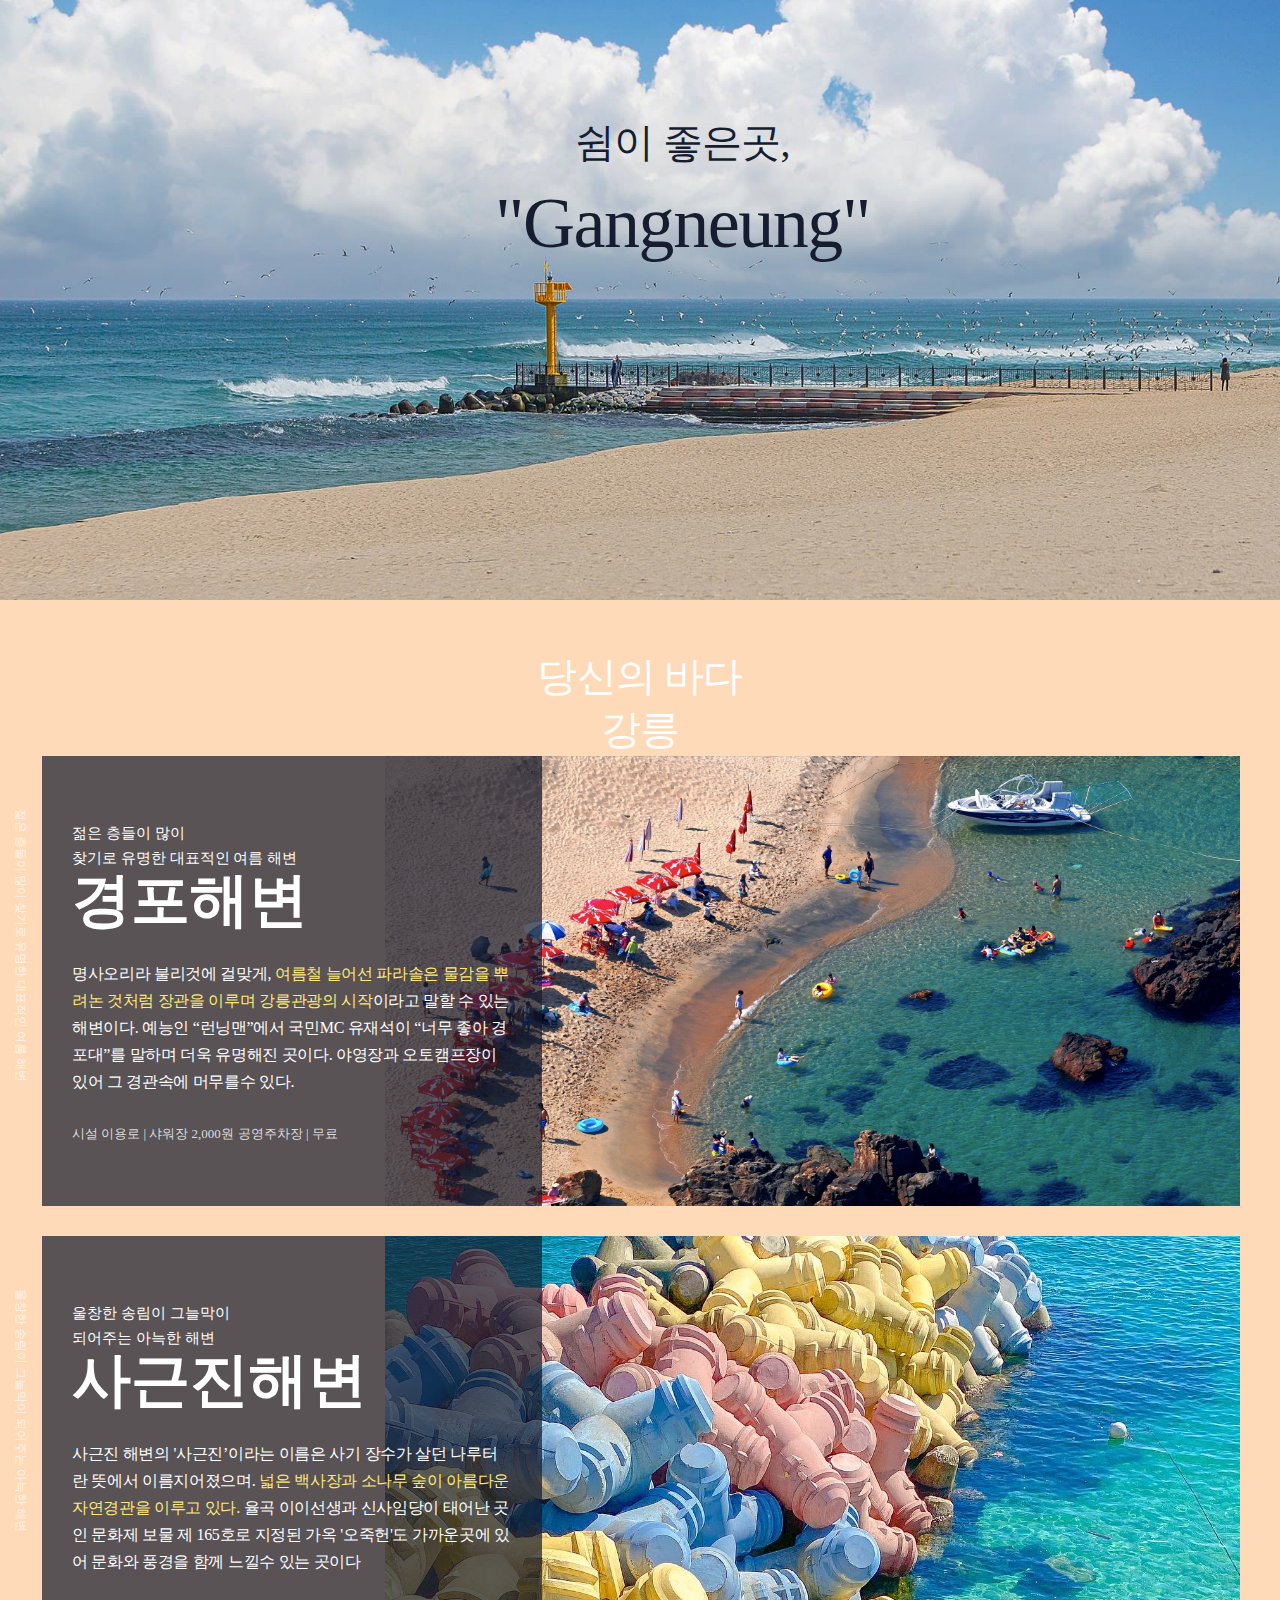
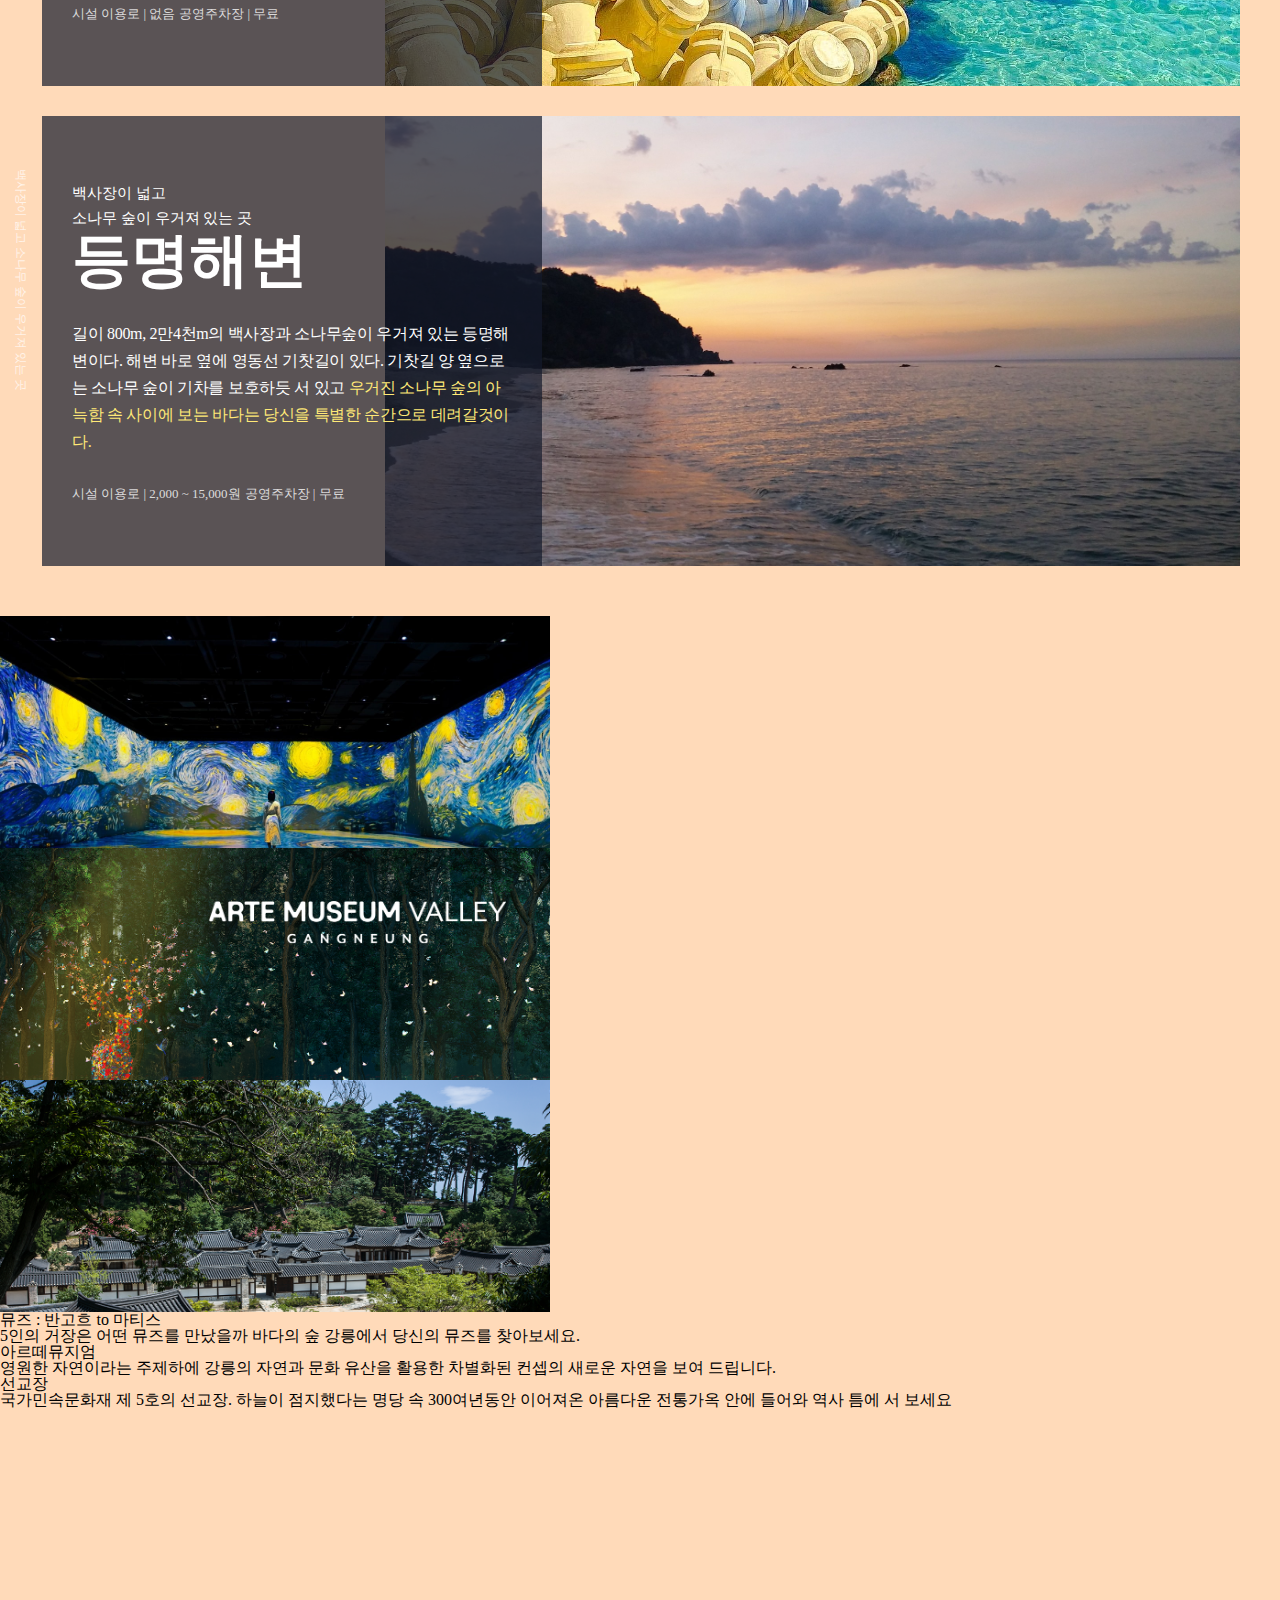
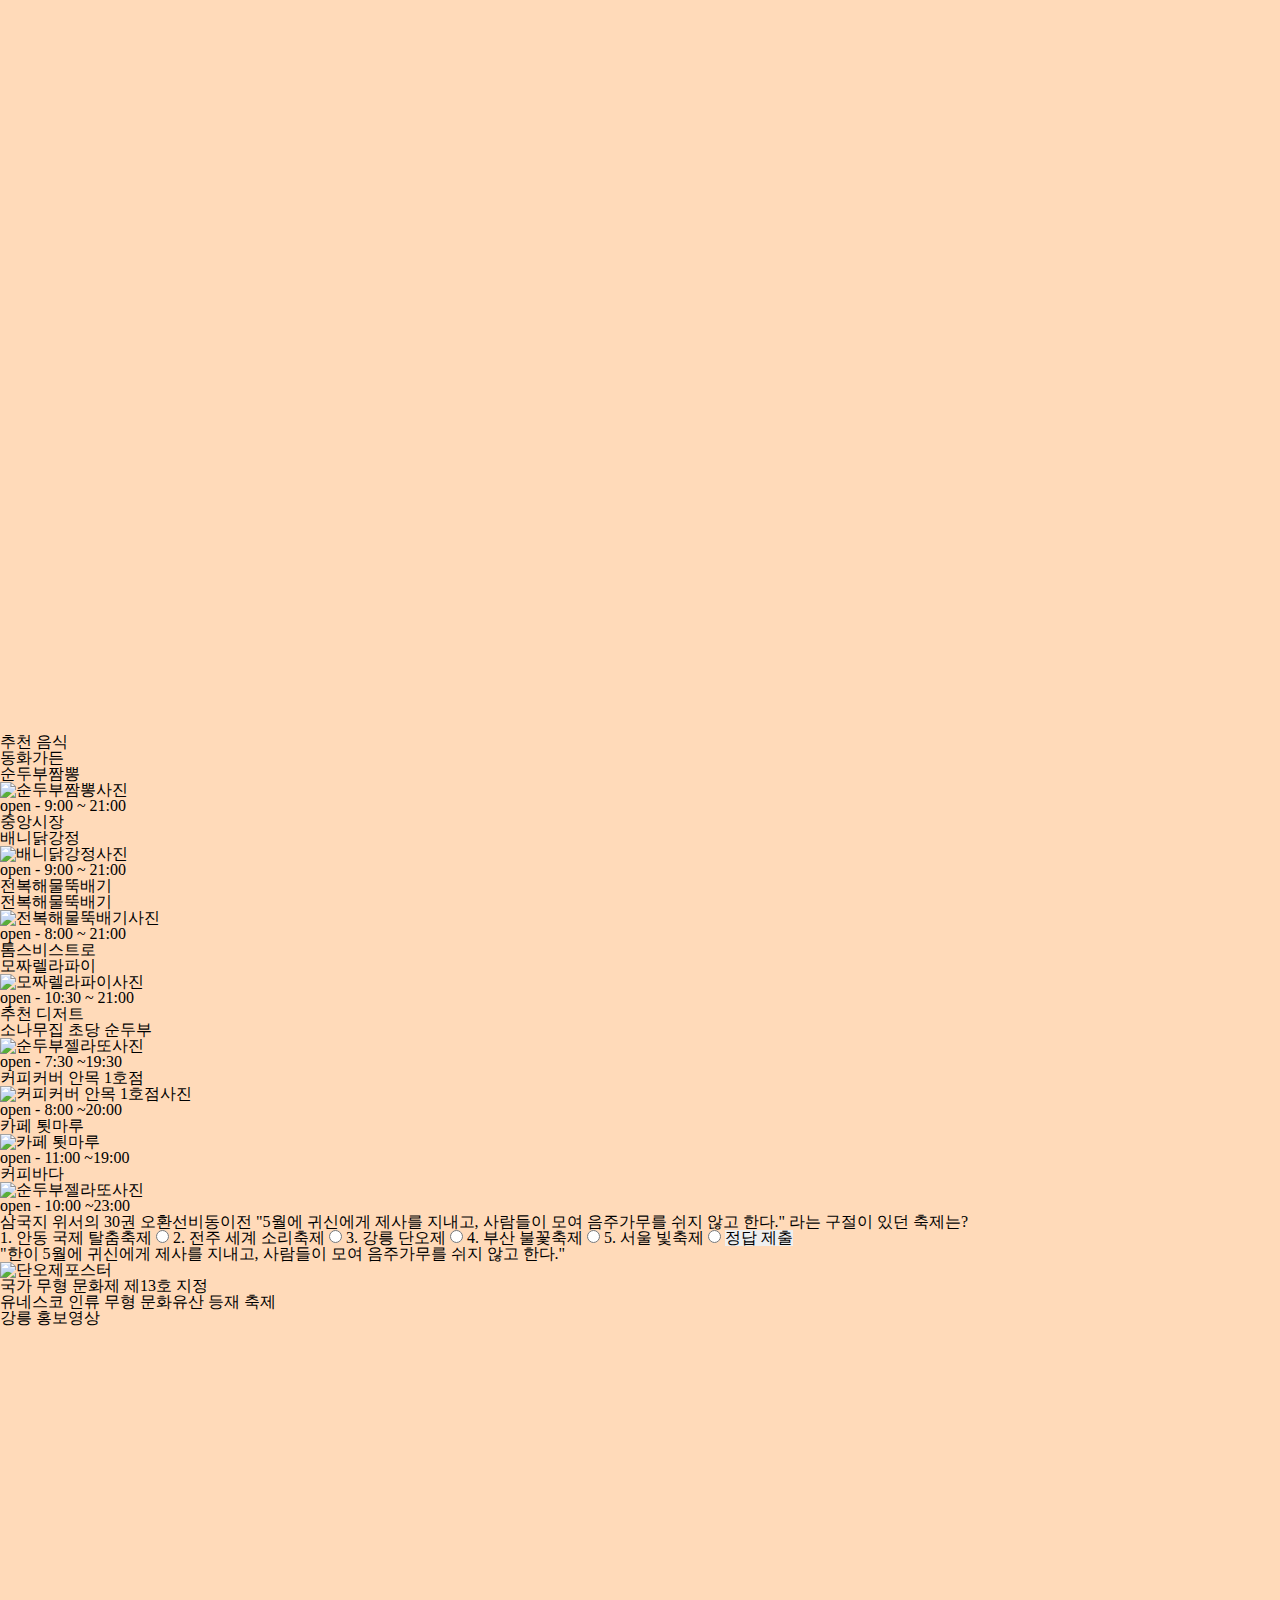
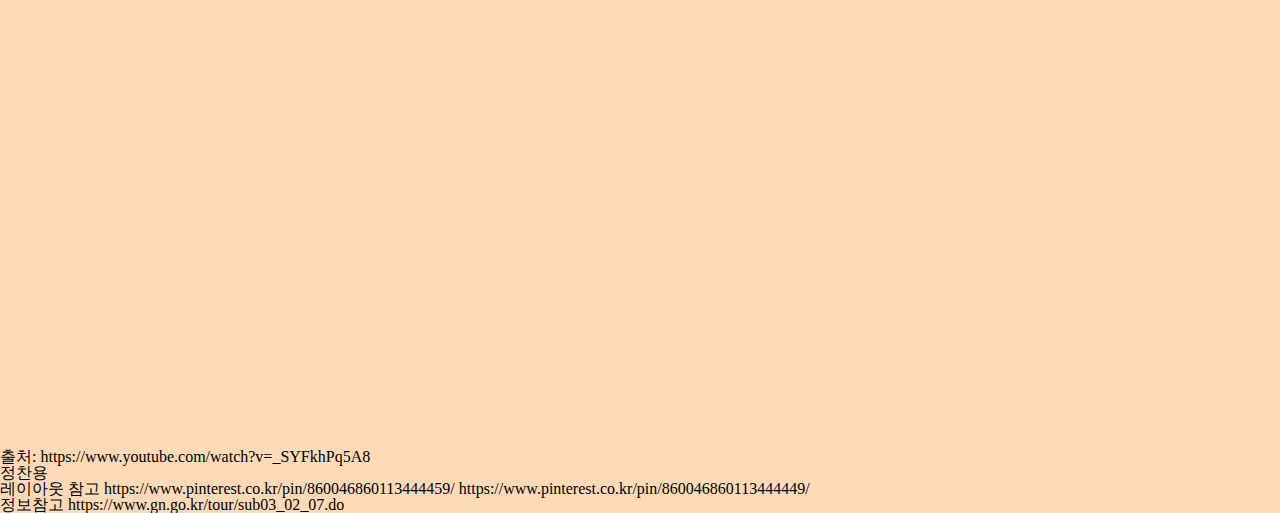
==== hundex.html @ 8ae9dfcc "gan" ====
<!DOCTYPE html>
<html lang="ko">
<head>
    <meta charset="UTF-8">
    <meta name="viewport" content="width=device-width, initial-scale=1.0">
    <meta name="keywords" content="">
    <meta name="description" content="">
    <link rel="stylesheet" href="./styles/reset.css">
    <link rel="stylesheet" href="./styles/style_0.css">
    <title>강릉여행</title>
</head>
<body>
    <div class="heades_bg">
        <section class="heads">
            <h1>
                쉼이 좋은곳,<br><em>"Gangneung"</em>
            </h1>
        </section>
    </div>
    <section class="sea">
        <h2>당신의 바다 <br>강릉</h2>
        <div class="gungfo">
            <p class="left_text">젊은 층들이 많이 찾기로 유명한 대표적인 여름 해변</p>
            <div class="sea_text">
                <div class="texts">
                    <p class="sub_title">
                        젊은 층들이 많이<br>
                        찾기로 유명한 대표적인 여름 해변
                    </p>
                    <h3 class="title">경포해변</h3>
                    <p class="info">
                        명사오리라 불리것에 걸맞게, <em class="point">여름철 늘어선 파라솔은 물감을 뿌려논 것처럼 장관을 이루며
                        강릉관광의 시작</em>이라고 말할 수 있는 해변이다.
                        예능인 “런닝맨”에서 국민MC 유재석이 
                        “너무 좋아 경포대”를 말하며 더욱 유명해진 곳이다.
                        야영장과 오토캠프장이 있어 그 경관속에 머무를수 있다.
                    </p>
                    <p class="sub">
                        <span>시설 이용로 | 샤워장 2,000원</span>
                        <span>공영주차장 | 무료</span>
                    </p>
                </div>
            </div>
            <a href="#"><span></span></a>
        </div>
        <div class="sagnjin">
            <p class="left_text">울창한 송림이 그늘막이  되어주는 아늑한 해변</p>
            <div class="sea_text">
                <div class="texts">
                    <p class="sub_title">
                        울창한 송림이 그늘막이<br>
                        되어주는 아늑한 해변
                    </p>
                    <h3 class="title">사근진해변</h3>
                    <p class="info">
                        사근진 해변의 '사근진’이라는 이름은 사기 장수가 살던 나루터란 뜻에서 이름지어졌으며.
                        <em class="point">넓은 백사장과 소나무 숲이 아름다운 자연경관을 이루고 있다.</em>
                        율곡 이이선생과 신사임당이 태어난 곳인
                        문화제 보물 제 165호로 지정된 가옥 '오죽헌'도 가까운곳에 있어
                        문화와 풍경을 함께 느낄수 있는 곳이다
                    </p>
                    <p class="sub">
                        <span>시설 이용로 | 없음</span>
                        <span>공영주차장 | 무료</span>
                    </p>
                </div>
                <a href="#"><span></span></a>
            </div>
        </div>
        <div class="dngmung">
            <p class="left_text">백사장이 넓고 소나무 숲이 우거져 있는 곳</p>
            <div class="sea_text">
                <div class="texts">
                    <p class="sub_title">
                        백사장이 넓고<br> 
                        소나무 숲이 우거져 있는 곳
                    </p>
                    <h3 class="title">등명해변</h3>
                    <p class="info">
                        길이 800m, 2만4천m의 백사장과 소나무숲이 우거져 있는 등명해변이다.
                        해변 바로 옆에 영동선 기찻길이 있다. 기찻길 양 옆으로는 소나무 숲이
                        기차를 보호하듯 서 있고 <em class="point">우거진 소나무 숲의 아늑함 속 사이에 보는 
                        바다는 당신을 특별한 순간으로 데려갈것이다.</em> 
                    </p>
                    <p class="sub">
                        <span>시설 이용로 | 2,000 ~ 15,000원</span>
                        <span>공영주차장 | 무료</span>
                    </p>
                </div>
                <a href="#"><span></span></a>
            </div>
        </div>
    </section>
    <section class="ad">
        <div class="ad_info">
            <div class="images">
                <a href="#" class="mu"><span></span></a>
                <a href="#" class="al"><span></span></a>
                <a href="#" class="sungo"><span></span></a>
            </div>
            <dl>
                <dt>뮤즈 : 반고흐 to 마티스</dt>
                <dd>
                    5인의 거장은 어떤 뮤즈를 만났을까
                    바다의 숲 강릉에서 
                    당신의 뮤즈를 찾아보세요.
                </dd>
                <dt>아르떼뮤지엄</dt>
                <dd>
                    영원한 자연이라는 주제하에
                    강릉의 자연과 문화 유산을 활용한
                    차별화된 컨셉의 
                    새로운 자연을
                    보여 드립니다.
                </dd>
                <dt>선교장</dt>
                <dd>
                    국가민속문화재 제 5호의 선교장.
                    하늘이 점지했다는 명당 속 
                    300여년동안 이어져온 아름다운 전통가옥 안에 들어와
                    역사 틈에 서 보세요
                </dd>
            </dl>
        </div>
        <a class="end"><span></span></a>
    </section>
    <section class="food">
        <h2>추천 음식</h2>
        <div class="food_list">
            <div class="dongha">
                <div class="food_title">
                    <h3>동화가든</h3>
                    <p>순두부짬뽕</p>
                </div>
                <div class="food_sud">
                    <span><img src="#" alt="순두부짬뽕사진"></span>
                    <p>open - 9:00 ~ 21:00</p>
                </div>
            </div>
            <div class="jungang">
                <div class="food_title">
                    <h3>중앙시장</h3>
                    <p>배니닭강정</p>
                </div>
                <div class="food_sud">
                    <span><img src="#" alt="배니닭강정사진"></span>
                    <p>open - 9:00 ~ 21:00</p>
                </div>
            </div>
            <div class="hamul">
                <div class="food_title">
                    <h3>전복해물뚝배기</h3>
                    <p>전복해물뚝배기</p>
                </div>
                <div class="food_sud">
                    <span><img src="#" alt="전복해물뚝배기사진"></span>
                    <p>open - 8:00 ~ 21:00</p>
                </div>
            </div>
            <div class="toms">
                <div class="food_title">
                    <h3>톰스비스트로</h3>
                    <p>모짜렐라파이</p>
                </div>
                <div class="food_sud">
                    <span><img src="#" alt="모짜렐라파이사진"></span>
                    <p>open - 10:30 ~ 21:00</p>
                </div>
            </div>
        </div>
    </section>
    <section class="dessert">
        <h2>추천 디저트</h2>
        <ul class="dst_list">
            <li class="sun">
                <h3>소나무집 초당 순두부</h3>
                <span><img src="#" alt="순두부젤라또사진"></span>
                <p>open - 7:30 ~19:30</p>
            </li>
            <li class="cobu">
                <h3>커피커버 안목 1호점</h3>
                <span><img src="#" alt="커피커버 안목 1호점사진"></span>
                <p>open - 8:00 ~20:00</p>
            </li>
            <li class="coffe">
                <h3>카페 툇마루</h3>
                <span><img src="#" alt="카페 툇마루"></span>
                <p>open - 11:00 ~19:00</p>
            </li>
            <li class="co_sea">
                <h3>커피바다</h3>
                <span><img src="#" alt="순두부젤라또사진"></span>
                <p>open - 10:00 ~23:00</p>
            </li>
        </ul>
    </section>
    <section class="quiz">
        <h2>
            삼국지 위서의 30권 오환선비동이전
            <em>"5월에 귀신에게 제사를 지내고, 
            사람들이 모여 음주가무를 쉬지 않고 한다."</em>
            라는 구절이 있던 축제는?
        </h2>
        <form action="#" method="post">
            <fieldset class="quiz_info">
                <legend class="skip">문제양식</legend>
                <label for="andong">1. 안동 국제 탈춤축제
                    <input type="radio" id="andong" name="bt">
                </label>
                <label for="jen">2. 전주 세계 소리축제
                    <input type="radio" id="jen" name="bt">
                </label>
                <label for="gang">3. 강릉 단오제
                    <input type="radio" id="gang" name="bt">
                </label>
                <label for="busan">4. 부산 불꽃축제
                    <input type="radio" id="busan" name="bt">
                </label>
                <label for="seur">5. 서울 빛축제
                    <input type="radio" id="seur" name="bt">
                </label>
                <button type="submit">정답 제출</button>
            </fieldset>
        </form>
    </section>
    <section class="poster">
        <h2>
            "한이 5월에 귀신에게 제사를 지내고, 사람들이 모여 음주가무를 쉬지 않고 한다."
        </h2>
        <span><img src="#" alt="단오제포스터"></span>
        <p>
            국가 무형 문화제 제13호 지정<br> 
            유네스코 인류 무형 문화유산 
            등재 축제 
        </p>
    </section>
    <section class="video">
        <h2>강릉 홍보영상</h2>
        <iframe width="1280" height="720" src="https://www.youtube.com/embed/_SYFkhPq5A8" title="(2021 강릉광고 1분영상 공모전 수상작) 강릉설명서" frameborder="0" allow="accelerometer; autoplay; clipboard-write; encrypted-media; gyroscope; picture-in-picture; web-share" allowfullscreen></iframe>
        <p>출처: https://www.youtube.com/watch?v=_SYFkhPq5A8</p>
    </section>
    <section class="footer">
        <h2>정찬용</h2>
        <p class="top">
            레이아웃 참고 
            <span>https://www.pinterest.co.kr/pin/860046860113444459/</span>
            <span>https://www.pinterest.co.kr/pin/860046860113444449/</span>
        </p>
        <p class="btm">
            정보참고
            <span>https://www.gn.go.kr/tour/sub03_02_07.do</span>
        </p>
    </section>
</body>
</html>
---- styles/style_0.css ----
body {
    background-color: peachpuff;}
/* 1페이지 */
.heades_bg {
    margin:0 auto;
    width: 1440px; height: 600px;
    background: url(../imgs/sea/gung2.jpg) no-repeat center;
    background-size: cover;
    position: relative;
}
.heades_bg .heads {
    color: #161D30;
    position: absolute;
    top: 103px; left: 495px;;
}
.heades_bg .heads h1 {
    font-size: 2.5rem;  text-align: center;
    letter-spacing: -0.02em;
    line-height: 80px;
    font-weight: 500;
}
.heades_bg .heads h1 em {
    font-size: 4.5rem;
    letter-spacing: -0.02em;
    line-height: 80px;
    font-weight: 500;
}
/* 2페이지 */
.sea {
    width: 1200px;
    padding: 50px 0;
    margin:0 auto;
}
.sea h2 {
    text-align: center;
    font-size: 2.5rem;
    font-weight: 500;
    line-height: 53px;
    letter-spacing: -0.02em;
    color: #fff;
}
/*경포*/
.sea .gungfo,
.sea .sagnjin,
.sea .dngmung
{
    display: flex; flex-flow: row nowrap;
    justify-content: center;
    align-items: center;
    color: #fff;
}

.sea .gungfo .sea_text,
.sea .sagnjin .sea_text,
.sea .dngmung .sea_text
{position: relative;}

.sea .gungfo .sea_text .texts .sub_title,
.sea .sagnjin .sea_text .texts .sub_title,
.sea .dngmung .sea_text .texts .sub_title
{
    font-size: 0.94rem;
    line-height: 25px;
    font-weight: 500;
    margin-bottom: 30;
}


.sea .gungfo .sea_text .texts .title,
.sea .sagnjin .sea_text .texts .title,
.sea .dngmung .sea_text .texts .title {
    font-size: 3.7rem;
    font-weight: 700;
    margin-bottom: 30px;
}


.sea .gungfo .sea_text .texts .info,
.sea .sagnjin .sea_text .texts .info,
.sea .dngmung .sea_text .texts .info
{
    width: 440px;
    line-height: 27px;
    letter-spacing: -0.02em;
    margin-bottom: 30px;
}

.sea .gungfo .sea_text .texts .info .point,
.sea .sagnjin .sea_text .texts .info .point,
.sea .dngmung .sea_text .texts .info .point {
    color: #FFE977;
}

.sea .gungfo .sea_text .texts .sub span,
.sea .sagnjin .sea_text .texts .sub span,
.sea .dngmung .sea_text .texts .sub span {
    font-size: 0.81rem;
    color: rgba(255, 255, 255, 0.80);
}
/**/
.sea .gungfo {}
.sea .gungfo .left_text{
    font-size: 0.75rem;
    font-weight: 500;
    line-height: 25px;
    transform: rotate(90deg);
    padding-top: 385px;
    width: 500px;
    color: rgba(255, 255, 255, 0.70);
}
.sea .gungfo .sea_text {}
.sea .gungfo .sea_text .texts {
    position: absolute;
    top: -225px;
    left: -343px;
    background-color: rgba(20, 26, 43, 0.7);
    width: 500px; height: 450px;
    display: flex; flex-flow: column nowrap;
    align-items: self-start; justify-content: center;
    padding-left: 30px;
}
.sea .gungfo .sea_text .texts .sub_title {
}
.sea .gungfo .sea_text .texts .title {}
.sea .gungfo .sea_text .texts .info {}
.sea .gungfo .sea_text .texts .info .point {
}
.sea .gungfo .sea_text .texts .sub {}
.sea .gungfo .sea_text .texts .sub span {
}
.sea .gungfo a {}
.sea .gungfo a span{
    display: block;
    width: 855px; height: 450px;
    background: url(../imgs/sea/gung.jpg) no-repeat;
    background-size: cover;
    }
/*사근진*/
.sea .sagnjin {margin: 30px 0;}
.sea .sagnjin .left_text {
    font-size: 0.75rem;
    font-weight: 500;
    line-height: 25px;
    transform: rotate(90deg);
    padding-top: 385px;
    width: 500px;
    color: rgba(255, 255, 255, 0.70);}
.sea .sagnjin .sea_text {}
.sea .sagnjin .sea_text .texts {
    position: absolute;
    top: 0px;
    left: -343px;
    background-color: rgba(20, 26, 43, 0.7);
    width: 500px; height: 450px;
    display: flex; flex-flow: column nowrap;
    align-items: self-start; justify-content: center;
    padding-left: 30px;}
.sea .sagnjin .sea_text .texts .sub_title {}
.sea .sagnjin .sea_text .texts .title {}
.sea .sagnjin .sea_text .texts .info {}
.sea .sagnjin .sea_text .texts .info .point {}
.sea .sagnjin .sea_text .texts .sub {}
.sea .sagnjin .sea_text .texts .sub span {}
.sea .sagnjin .sea_text a {}
.sea .sagnjin .sea_text a span {
    display: block;
    width: 855px; height: 450px;
    background: url(../imgs/sea/sa.jpg) no-repeat;
    background-size: cover;
}

/*등명*/
.sea .dngmung {}
.sea .dngmung .left_text {
    font-size: 0.75rem;
    font-weight: 500;
    line-height: 25px;
    transform: rotate(90deg);
    padding-top: 385px;
    width: 500px;
    color: rgba(255, 255, 255, 0.70);}
.sea .dngmung .sea_text {}
.sea .dngmung .sea_text .texts {
    position: absolute;
    top: 0px;
    left: -343px;
    background-color: rgba(20, 26, 43, 0.7);
    width: 500px; height: 450px;
    display: flex; flex-flow: column nowrap;
    align-items: self-start; justify-content: center;
    padding-left: 30px;}
.sea .dngmung .sea_text .texts .sub_title {}
.sea .dngmung .sea_text .texts .title {}
.sea .dngmung .sea_text .texts .info {}
.sea .dngmung .sea_text .texts .info .point {}
.sea .dngmung .sea_text .texts .sub {}
.sea .dngmung .sea_text .texts .sub span {}
.sea .dngmung .sea_text a {}
.sea .dngmung .sea_text a span {
    display: block;
    width: 855px; height: 450px;
    background: url(../imgs/sea/dng.jpg) no-repeat;
    background-size: cover;
}
/*3페이지*/
.ad {width: 1440px;}
.ad .ad_info {}
.ad .ad_info .images {}
.ad .ad_info .images .mu {}
.ad .ad_info .images .mu span {
    display: block; width: 550px; height: 232px;
    background: url(../imgs/ad/5009147_high.jpg) no-repeat;
    background-size: cover;}
.ad .ad_info .images .al {}
.ad .ad_info .images .al span {
    display: block; width: 550px; height: 232px;
    background: url(../imgs/ad/ar.png) no-repeat;
    background-size: cover;}
.ad .ad_info .images .sungo {}
.ad .ad_info .images .sungo span {
    display: block; width: 550px; height: 232px;
    background: url(../imgs/ad/ha.png) no-repeat;
    background-size: cover;}
.ad .ad_info dl {}
.ad .ad_info dl dt {}
.ad .ad_info dl dt dd {}
.ad .end {}
.ad .end span {
    display: block;
    width: 1023px; height: 926px;
    background: url(../imgs/sea/balazs-busznyak-T5MCCh70zYE-unsplash.jpg) no-repeat;
    background-size: cover;
    transform: rotate(90deg);
}
/*4페이지*/
.food {}
.food h2 {}
.food .food_list {}
/*동화가든*/
.food .food_list .dongha {}
.food .food_list .dongha .food_title {}
.food .food_list .dongha .food_title h3 {}
.food .food_list .dongha .food_title p {}
.food .food_list .dongha .food_sud {}
.food .food_list .dongha .food_sud span {}
.food .food_list .dongha .food_sud span img {}
.food .food_list .dongha .food_sud p {}
/*중앙시장*/
.food .food_list .jungang {}
.food .food_list .jungang .food_title {}
.food .food_list .jungang .food_title h3 {}
.food .food_list .jungang .food_title p {}
.food .food_list .jungang .food_sud {}
.food .food_list .jungang .food_sud span {}
.food .food_list .jungang .food_sud span img {}
.food .food_list .jungang .food_sud p {}
/*해물*/
.food .food_list .hamul {}
.food .food_list .hamul .food_title {}
.food .food_list .hamul .food_title h3 {}
.food .food_list .hamul .food_title p {}
.food .food_list .hamul .food_sud {}
.food .food_list .hamul .food_sud span {}
.food .food_list .hamul .food_sud span img {}
.food .food_list .hamul .food_sud p {}
/*톰스피자*/
.food .food_list .toms {}
.food .food_list .toms .food_title {}
.food .food_list .toms .food_title h3 {}
.food .food_list .toms .food_title p {}
.food .food_list .toms .food_sud {}
.food .food_list .toms .food_sud span {}
.food .food_list .toms .food_sud span img {}
.food .food_list .toms .food_sud p {}
/*5페이지*/
.dessert {}
.dessert h2 {}
.dessert .dst_list {}
/*순두부젤라또*/
.dessert .dst_list .sun {}
.dessert .dst_list .sun h3 {}
.dessert .dst_list .sun span {}
.dessert .dst_list .sun span img {}
.dessert .dst_list .sun p {}
/*카피안목*/
.dessert .dst_list .cobu {}
.dessert .dst_list .cobu h3 {}
.dessert .dst_list .cobu span {}
.dessert .dst_list .cobu span img {}
.dessert .dst_list .cobu p {}
/*툇마루*/
.dessert .dst_list .coffe {}
.dessert .dst_list .coffe h3 {}
.dessert .dst_list .coffe span {}
.dessert .dst_list .coffe span img {}
.dessert .dst_list .coffe p {}
/*커피바다*/
.dessert .dst_list .co_sea {}
.dessert .dst_list .co_sea h3 {}
.dessert .dst_list .co_sea span {}
.dessert .dst_list .co_sea span img {}
.dessert .dst_list .co_sea p {}
/*6페이지*/
.quiz {}
.quiz h2 {}
.quiz h2 em {}
.quiz form {}
.quiz form .quiz_info {}
.quiz form .quiz_info label {}
.quiz form .quiz_info label #andong {}
.quiz form .quiz_info label #jen {}
.quiz form .quiz_info label #gang {}
.quiz form .quiz_info label #busan {}
.quiz form .quiz_info label #seur {}
.quiz form .quiz_info button {}
/*7페이지*/
.poster {}
.poster h2 {}
.poster span {}
.poster span img {}
.poster p {}
/*8페이지*/
.video {}
.video h2 {}
.video iframe {}
.video p {}
/*9페이지*/
.footer {}
.footer h2 {}
.footer .top {}
.footer .top span {}
.footer .btm {}
.footer .btm span {}
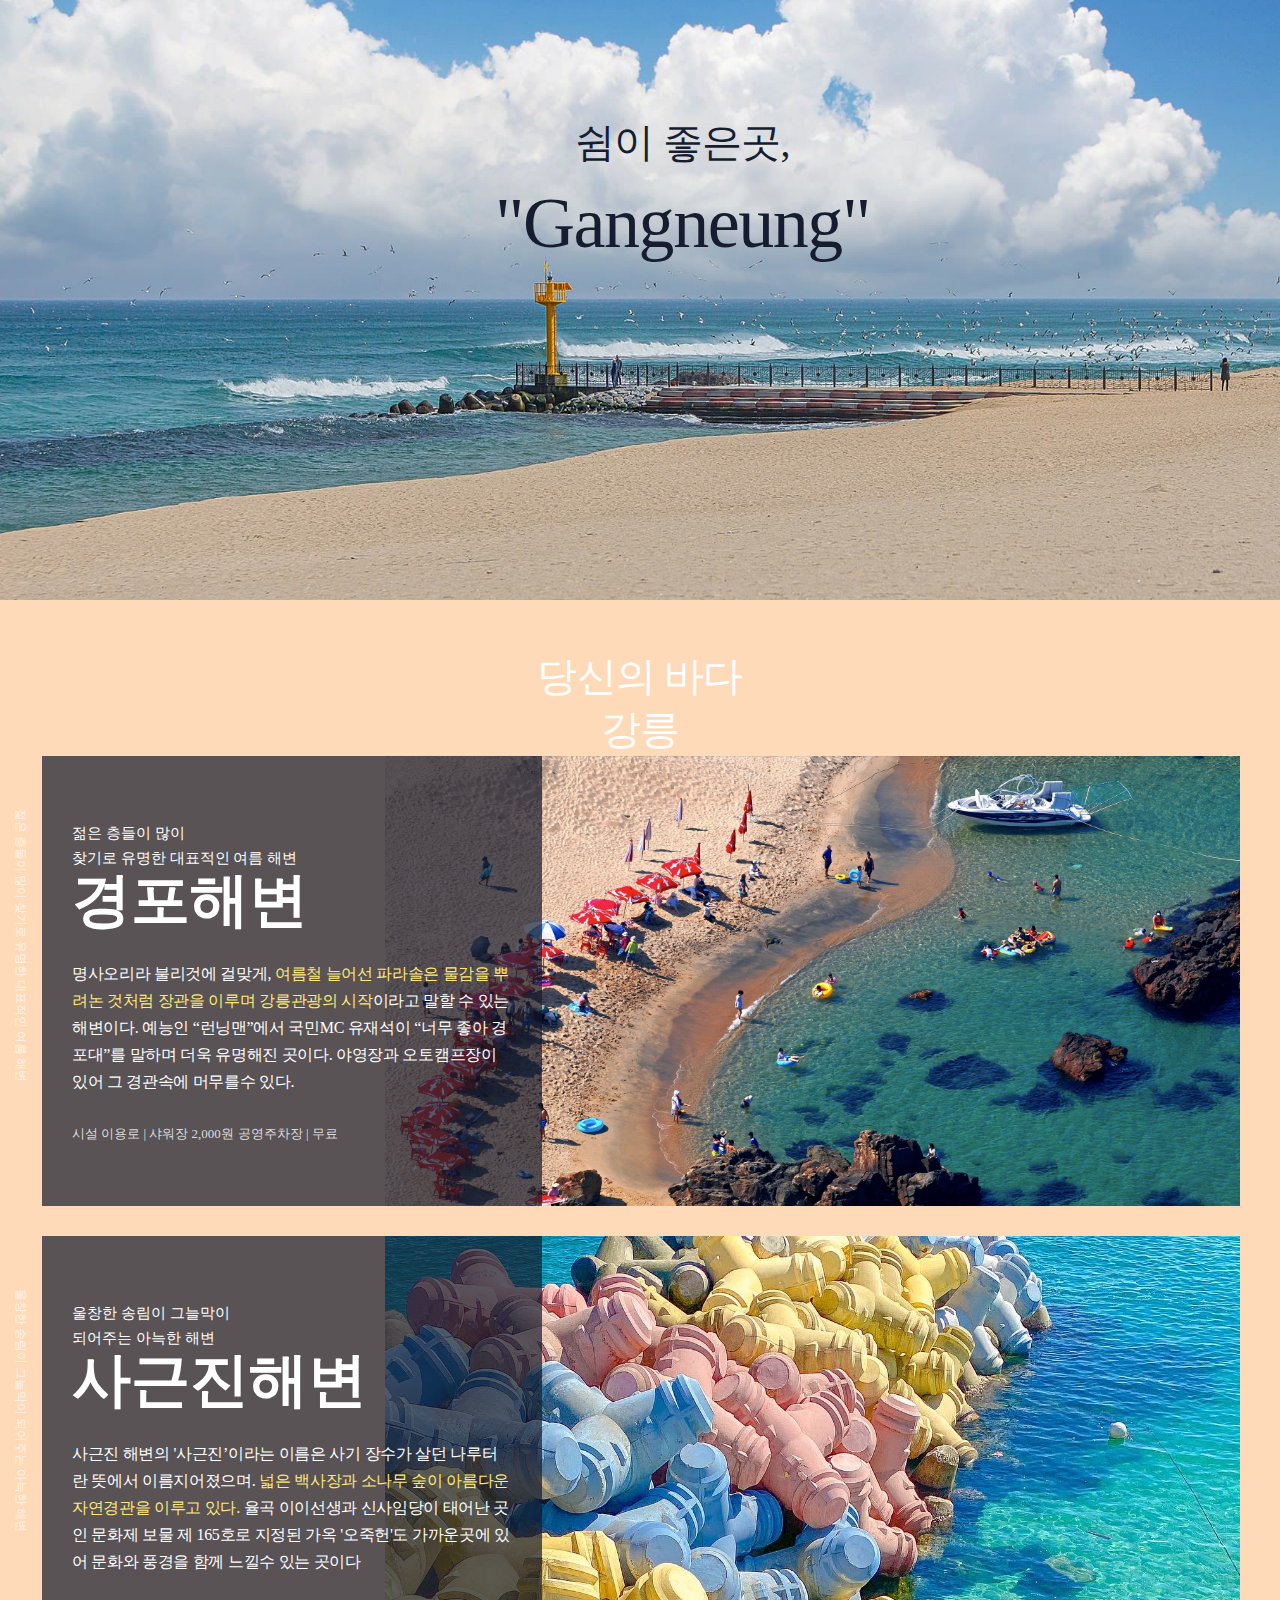
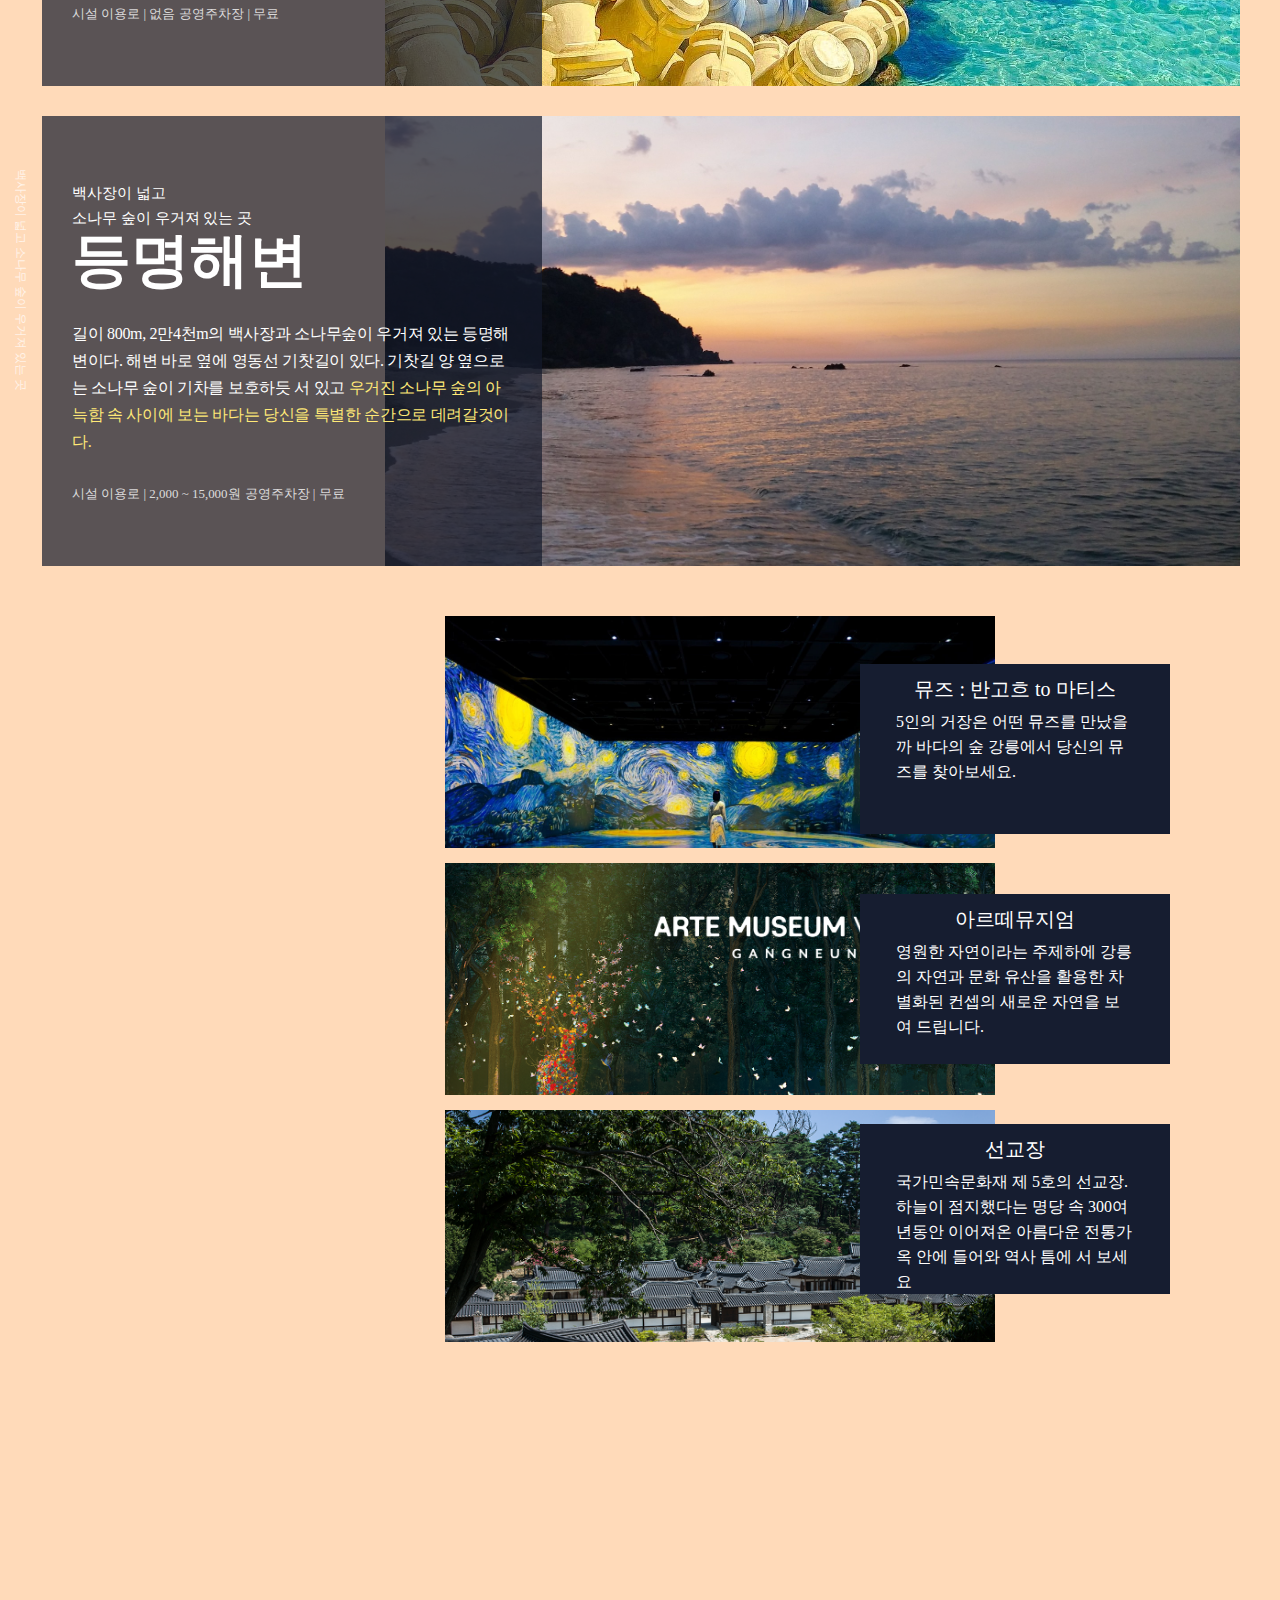
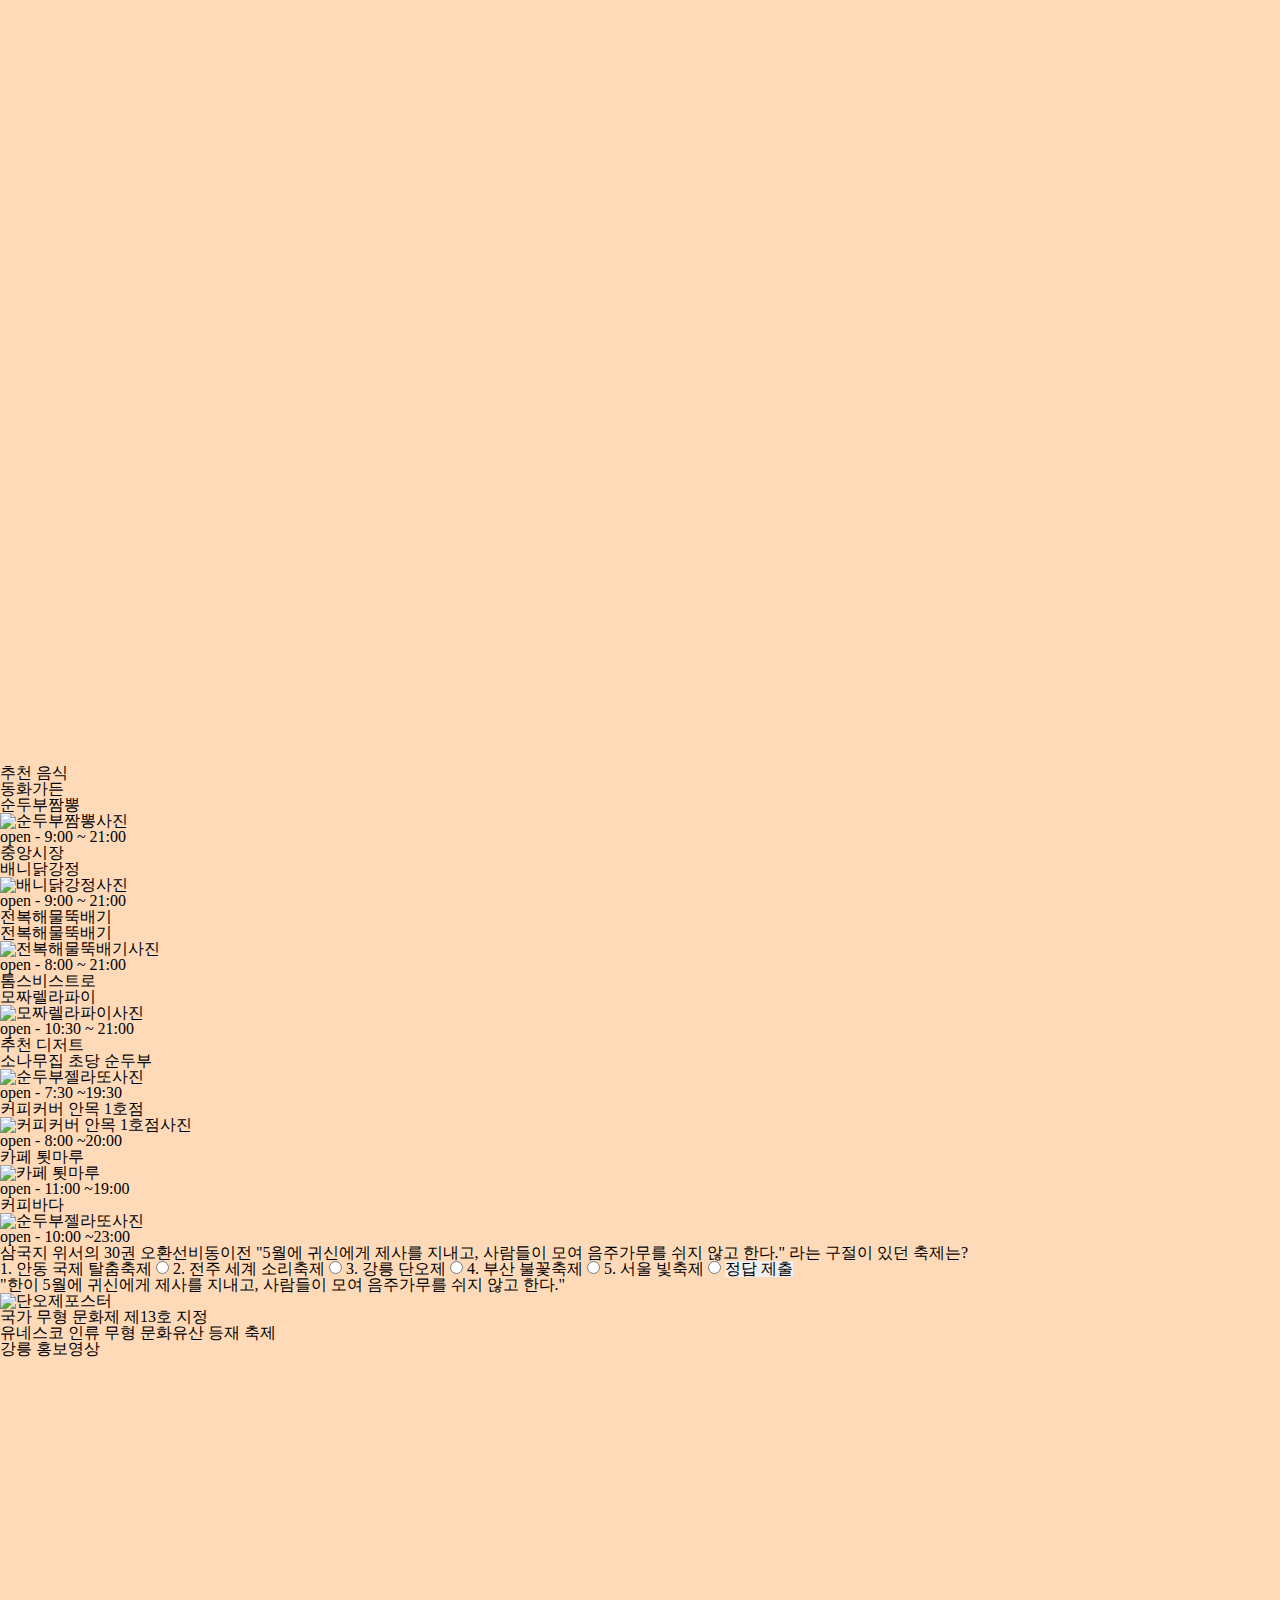
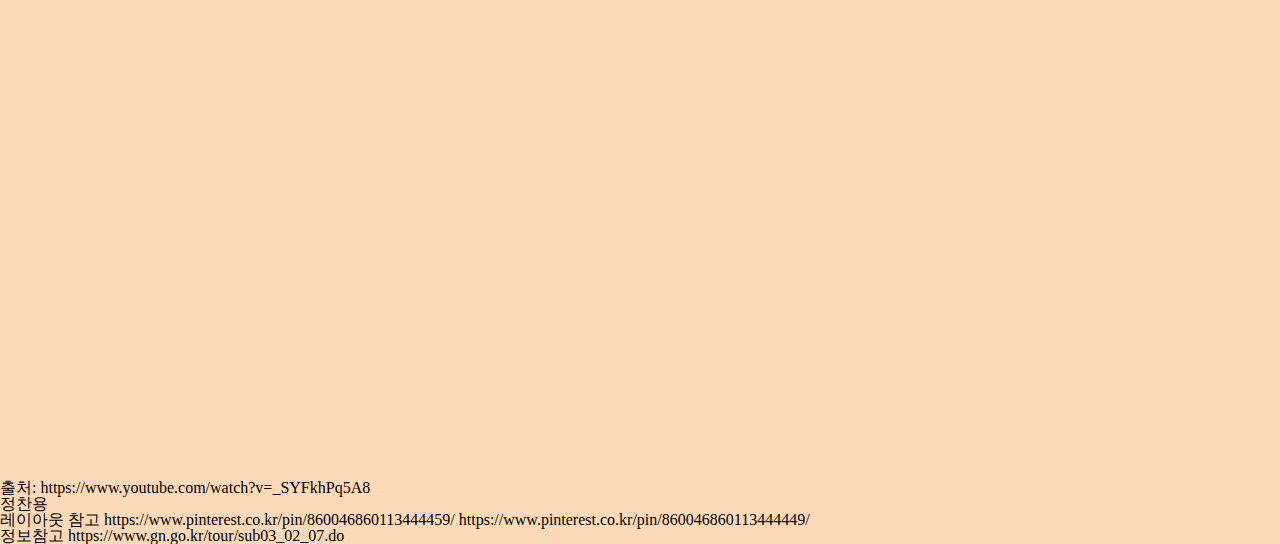
==== commit e1677b48: "0721" ====
--- a/hundex.html
+++ b/hundex.html
@@ -98,29 +98,35 @@
                 <a href="#" class="al"><span></span></a>
                 <a href="#" class="sungo"><span></span></a>
             </div>
-            <dl>
-                <dt>뮤즈 : 반고흐 to 마티스</dt>
-                <dd>
-                    5인의 거장은 어떤 뮤즈를 만났을까
-                    바다의 숲 강릉에서 
-                    당신의 뮤즈를 찾아보세요.
-                </dd>
-                <dt>아르떼뮤지엄</dt>
-                <dd>
-                    영원한 자연이라는 주제하에
-                    강릉의 자연과 문화 유산을 활용한
-                    차별화된 컨셉의 
-                    새로운 자연을
-                    보여 드립니다.
-                </dd>
-                <dt>선교장</dt>
-                <dd>
-                    국가민속문화재 제 5호의 선교장.
-                    하늘이 점지했다는 명당 속 
-                    300여년동안 이어져온 아름다운 전통가옥 안에 들어와
-                    역사 틈에 서 보세요
-                </dd>
-            </dl>
+            <ul class="ad_text">
+                <li>    
+                    <h2>뮤즈 : 반고흐 to 마티스</h2>
+                    <p>
+                        5인의 거장은 어떤 뮤즈를 만났을까
+                        바다의 숲 강릉에서 
+                        당신의 뮤즈를 찾아보세요.
+                    </p>
+                </li>
+                <li class="li_center">
+                    <h2>아르떼뮤지엄</h2>
+                    <p>
+                        영원한 자연이라는 주제하에
+                        강릉의 자연과 문화 유산을 활용한
+                        차별화된 컨셉의 
+                        새로운 자연을
+                        보여 드립니다.
+                    </p>
+                </li>
+                <li>
+                    <h2>선교장</h2>
+                    <p>
+                        국가민속문화재 제 5호의 선교장.
+                        하늘이 점지했다는 명당 속 
+                        300여년동안 이어져온 아름다운 전통가옥 안에 들어와
+                        역사 틈에 서 보세요
+                    </p>
+                </li>
+            </ul>
         </div>
         <a class="end"><span></span></a>
     </section>
--- a/styles/style_0.css
+++ b/styles/style_0.css
@@ -203,15 +203,23 @@
     background-size: cover;
 }
 /*3페이지*/
-.ad {width: 1440px;}
-.ad .ad_info {}
-.ad .ad_info .images {}
+.ad {width: 1440px; margin:0 auto;}
+.ad .ad_info {
+    display: flex; flex-flow: row nowrap;
+    justify-content: center; align-items: center;
+    position: relative; z-index: 200;
+}
+.ad .ad_info .images {
+    display: flex; flex-flow: column nowrap;
+}
 .ad .ad_info .images .mu {}
 .ad .ad_info .images .mu span {
     display: block; width: 550px; height: 232px;
     background: url(../imgs/ad/5009147_high.jpg) no-repeat;
     background-size: cover;}
-.ad .ad_info .images .al {}
+.ad .ad_info .images .al {
+    margin: 15px 0;
+}
 .ad .ad_info .images .al span {
     display: block; width: 550px; height: 232px;
     background: url(../imgs/ad/ar.png) no-repeat;
@@ -221,13 +229,31 @@
     display: block; width: 550px; height: 232px;
     background: url(../imgs/ad/ha.png) no-repeat;
     background-size: cover;}
-.ad .ad_info dl {}
-.ad .ad_info dl dt {}
-.ad .ad_info dl dt dd {}
-.ad .end {}
+.ad .ad_info .ad_text {
+    position: absolute; right: 270px;
+}
+.ad .ad_info .ad_text li {
+    width: 310px; height: 170px;
+    background-color: #161D30;
+    display: flex; flex-flow: column nowrap;
+}
+.ad .ad_info .ad_text .li_center {
+    margin: 60px 0;
+}
+.ad .ad_info .ad_text li h2 {
+    font-size: 1.25rem; font-weight: 500;
+    color: #fff; margin-top: 15px;
+    text-align: center; 
+}
+.ad .ad_info .ad_text li p {
+    line-height: 25px; 
+    color: #fff;
+    margin:10px 36px 0;
+}
+.ad .end {position: relative; z-index: 100; top: -825px; left: 100px;}
 .ad .end span {
     display: block;
-    width: 1023px; height: 926px;
+    width: 900px; height: 1023px;
     background: url(../imgs/sea/balazs-busznyak-T5MCCh70zYE-unsplash.jpg) no-repeat;
     background-size: cover;
     transform: rotate(90deg);
